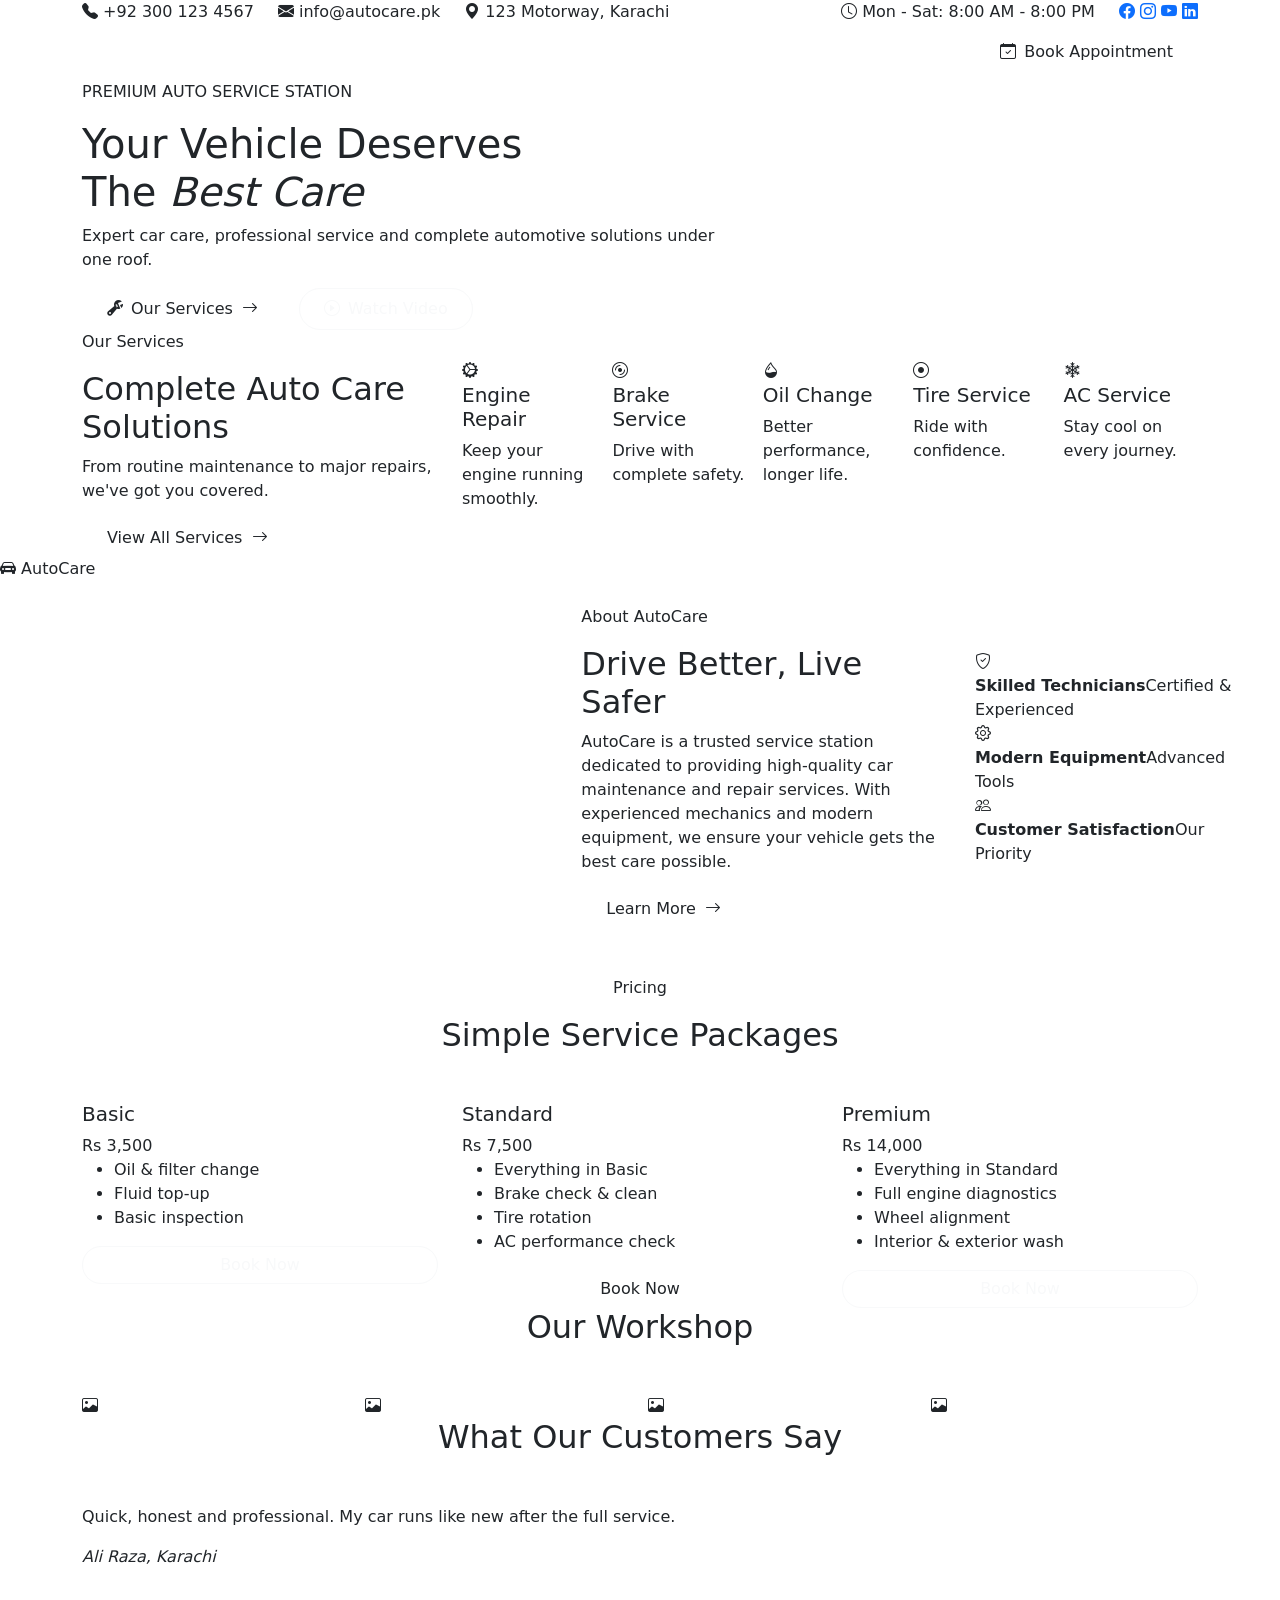
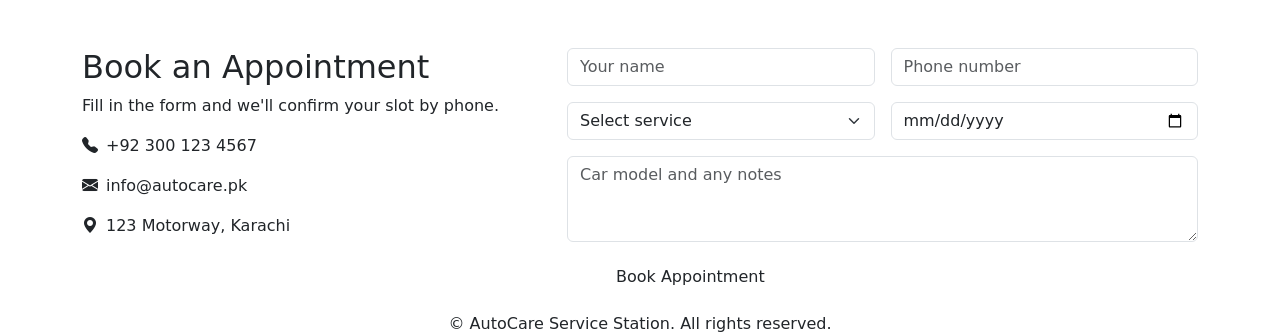
==== index.html @ f10bf5bd "Add files via upload" ====
<!DOCTYPE html>
<html lang="en">
<head>
<meta charset="UTF-8">
<meta name="viewport" content="width=device-width, initial-scale=1">
<title>AutoCare Service Station | Karachi</title>
<link href="https://cdn.jsdelivr.net/npm/bootstrap@5.3.3/dist/css/bootstrap.min.css" rel="stylesheet">
<link href="https://cdn.jsdelivr.net/npm/bootstrap-icons@1.11.3/font/bootstrap-icons.min.css" rel="stylesheet">
<link href="https://fonts.googleapis.com/css2?family=Poppins:ital,wght@0,400;0,500;0,600;0,700;1,700&display=swap" rel="stylesheet">
<link href="style.css" rel="stylesheet">
</head>
<body>

<!-- Top bar -->
<div class="topbar d-none d-lg-block">
  <div class="container d-flex justify-content-between align-items-center">
    <div class="d-flex gap-4">
      <span><i class="bi bi-telephone-fill"></i> +92 300 123 4567</span>
      <span><i class="bi bi-envelope-fill"></i> info@autocare.pk</span>
      <span><i class="bi bi-geo-alt-fill"></i> 123 Motorway, Karachi</span>
    </div>
    <div class="d-flex gap-4 align-items-center">
      <span><i class="bi bi-clock"></i> Mon - Sat: 8:00 AM - 8:00 PM</span>
      <span class="social">
        <a href="#" aria-label="Facebook"><i class="bi bi-facebook"></i></a>
        <a href="#" aria-label="Instagram"><i class="bi bi-instagram"></i></a>
        <a href="#" aria-label="YouTube"><i class="bi bi-youtube"></i></a>
        <a href="#" aria-label="LinkedIn"><i class="bi bi-linkedin"></i></a>
      </span>
    </div>
  </div>
</div>

<!-- Navbar -->
<nav class="navbar navbar-expand-lg navbar-dark sticky-top" id="mainNav">
  <div class="container">
    <a class="navbar-brand d-flex align-items-center gap-2" href="#home">
      <i class="bi bi-car-front-fill logo-icon"></i>
      <span class="brand-text">Auto<span class="text-red">Care</span><small>Service Station</small></span>
    </a>
    <button class="navbar-toggler" data-bs-toggle="collapse" data-bs-target="#nav" aria-label="Menu"><span class="navbar-toggler-icon"></span></button>
    <div class="collapse navbar-collapse" id="nav">
      <ul class="navbar-nav mx-auto gap-lg-1">
        <li class="nav-item"><a class="nav-link active" href="#home">Home</a></li>
        <li class="nav-item dropdown">
          <a class="nav-link dropdown-toggle" href="#services" data-bs-toggle="dropdown">Services</a>
          <ul class="dropdown-menu dropdown-menu-dark">
            <li><a class="dropdown-item" href="#services">Engine Repair</a></li>
            <li><a class="dropdown-item" href="#services">Brake Service</a></li>
            <li><a class="dropdown-item" href="#services">Oil Change</a></li>
            <li><a class="dropdown-item" href="#services">Tire Service</a></li>
            <li><a class="dropdown-item" href="#services">AC Service</a></li>
          </ul>
        </li>
        <li class="nav-item"><a class="nav-link" href="#about">About</a></li>
        <li class="nav-item"><a class="nav-link" href="#gallery">Gallery</a></li>
        <li class="nav-item"><a class="nav-link" href="#pricing">Pricing</a></li>
        <li class="nav-item"><a class="nav-link" href="#testimonials">Testimonials</a></li>
        <li class="nav-item"><a class="nav-link" href="#contact">Contact</a></li>
      </ul>
      <a href="#contact" class="btn btn-red rounded-pill px-4"><i class="bi bi-calendar-check me-2"></i>Book Appointment</a>
    </div>
  </div>
</nav>

<!-- Hero -->
<header id="home" class="hero">
  <div class="container position-relative">
    <div class="row">
      <div class="col-lg-7">
        <p class="eyebrow">PREMIUM AUTO SERVICE STATION</p>
        <h1>Your Vehicle Deserves <br>The <em class="text-red">Best Care</em></h1>
        <p class="lead-text">Expert car care, professional service and complete automotive solutions under one roof.</p>
        <div class="d-flex flex-wrap gap-3">
          <a href="#services" class="btn btn-red rounded-pill px-4 py-2"><i class="bi bi-wrench-adjustable me-2"></i>Our Services <i class="bi bi-arrow-right ms-1"></i></a>
          <a href="#" class="btn btn-outline-light rounded-pill px-4 py-2" data-bs-toggle="modal" data-bs-target="#videoModal"><i class="bi bi-play-circle me-2"></i>Watch Video</a>
        </div>
      </div>
    </div>
  </div>
</header>

<!-- Services -->
<section id="services" class="section">
  <div class="container">
    <div class="row align-items-center g-4">
      <div class="col-lg-4">
        <p class="eyebrow-sm">Our Services</p>
        <h2>Complete <span class="text-red">Auto Care Solutions</span></h2>
        <p class="muted">From routine maintenance to major repairs, we've got you covered.</p>
        <a href="#pricing" class="btn btn-red rounded-pill px-4">View All Services <i class="bi bi-arrow-right ms-1"></i></a>
      </div>
      <div class="col-lg-8">
        <div class="row row-cols-2 row-cols-md-3 row-cols-xl-5 g-3">
          <div class="col"><div class="service-card"><i class="bi bi-gear-wide-connected"></i><h5>Engine Repair</h5><p>Keep your engine running smoothly.</p></div></div>
          <div class="col"><div class="service-card"><i class="bi bi-disc"></i><h5>Brake Service</h5><p>Drive with complete safety.</p></div></div>
          <div class="col"><div class="service-card"><i class="bi bi-droplet-half"></i><h5>Oil Change</h5><p>Better performance, longer life.</p></div></div>
          <div class="col"><div class="service-card"><i class="bi bi-record-circle"></i><h5>Tire Service</h5><p>Ride with confidence.</p></div></div>
          <div class="col"><div class="service-card"><i class="bi bi-snow2"></i><h5>AC Service</h5><p>Stay cool on every journey.</p></div></div>
        </div>
      </div>
    </div>
  </div>
</section>

<!-- About -->
<section id="about" class="about">
  <div class="row g-0">
    <div class="col-lg-5 about-img"><div class="shop-sign"><i class="bi bi-car-front-fill"></i> AutoCare</div></div>
    <div class="col-lg-7 about-body">
      <div class="container-fluid px-lg-5 py-5">
        <div class="row align-items-center g-4">
          <div class="col-xl-7">
            <p class="eyebrow-sm">About AutoCare</p>
            <h2>Drive Better, <span class="text-red">Live Safer</span></h2>
            <p class="muted">AutoCare is a trusted service station dedicated to providing high-quality car maintenance and repair services. With experienced mechanics and modern equipment, we ensure your vehicle gets the best care possible.</p>
            <a href="#contact" class="btn btn-red rounded-pill px-4">Learn More <i class="bi bi-arrow-right ms-1"></i></a>
          </div>
          <div class="col-xl-5">
            <ul class="features list-unstyled">
              <li><i class="bi bi-shield-check"></i><div><strong>Skilled Technicians</strong><span>Certified &amp; Experienced</span></div></li>
              <li><i class="bi bi-gear"></i><div><strong>Modern Equipment</strong><span>Advanced Tools</span></div></li>
              <li><i class="bi bi-people"></i><div><strong>Customer Satisfaction</strong><span>Our Priority</span></div></li>
            </ul>
          </div>
        </div>
      </div>
    </div>
  </div>
</section>

<!-- Pricing -->
<section id="pricing" class="section">
  <div class="container">
    <div class="text-center mb-5"><p class="eyebrow-sm d-inline-block">Pricing</p><h2>Simple <span class="text-red">Service Packages</span></h2></div>
    <div class="row g-4 justify-content-center">
      <div class="col-md-4"><div class="price-card"><h5>Basic</h5><div class="price">Rs 3,500</div><ul><li>Oil &amp; filter change</li><li>Fluid top-up</li><li>Basic inspection</li></ul><a href="#contact" class="btn btn-outline-light rounded-pill w-100">Book Now</a></div></div>
      <div class="col-md-4"><div class="price-card featured"><h5>Standard</h5><div class="price">Rs 7,500</div><ul><li>Everything in Basic</li><li>Brake check &amp; clean</li><li>Tire rotation</li><li>AC performance check</li></ul><a href="#contact" class="btn btn-red rounded-pill w-100">Book Now</a></div></div>
      <div class="col-md-4"><div class="price-card"><h5>Premium</h5><div class="price">Rs 14,000</div><ul><li>Everything in Standard</li><li>Full engine diagnostics</li><li>Wheel alignment</li><li>Interior &amp; exterior wash</li></ul><a href="#contact" class="btn btn-outline-light rounded-pill w-100">Book Now</a></div></div>
    </div>
  </div>
</section>

<!-- Gallery -->
<section id="gallery" class="section alt">
  <div class="container">
    <div class="text-center mb-5"><h2>Our <span class="text-red">Workshop</span></h2></div>
    <div class="row g-3">
      <div class="col-6 col-md-3"><div class="gal"><i class="bi bi-image"></i></div></div>
      <div class="col-6 col-md-3"><div class="gal"><i class="bi bi-image"></i></div></div>
      <div class="col-6 col-md-3"><div class="gal"><i class="bi bi-image"></i></div></div>
      <div class="col-6 col-md-3"><div class="gal"><i class="bi bi-image"></i></div></div>
    </div>
  </div>
</section>

<!-- Testimonials -->
<section id="testimonials" class="section">
  <div class="container">
    <div class="text-center mb-5"><h2>What Our <span class="text-red">Customers Say</span></h2></div>
    <div id="tCarousel" class="carousel slide" data-bs-ride="carousel">
      <div class="carousel-inner">
        <div class="carousel-item active"><blockquote class="testi"><p>Quick, honest and professional. My car runs like new after the full service.</p><cite>Ali Raza, Karachi</cite></blockquote></div>
        <div class="carousel-item"><blockquote class="testi"><p>The AC was fixed the same day and the price was exactly what they quoted.</p><cite>Sara Khan, Karachi</cite></blockquote></div>
        <div class="carousel-item"><blockquote class="testi"><p>Best brake service I've had. The team explained everything clearly.</p><cite>Hamza Ahmed, Karachi</cite></blockquote></div>
      </div>
      <div class="carousel-indicators position-static mt-4">
        <button data-bs-target="#tCarousel" data-bs-slide-to="0" class="active"></button>
        <button data-bs-target="#tCarousel" data-bs-slide-to="1"></button>
        <button data-bs-target="#tCarousel" data-bs-slide-to="2"></button>
      </div>
    </div>
  </div>
</section>

<!-- Contact / Booking -->
<section id="contact" class="section alt">
  <div class="container">
    <div class="row g-5">
      <div class="col-lg-5">
        <h2>Book an <span class="text-red">Appointment</span></h2>
        <p class="muted">Fill in the form and we'll confirm your slot by phone.</p>
        <p><i class="bi bi-telephone-fill text-red me-2"></i>+92 300 123 4567</p>
        <p><i class="bi bi-envelope-fill text-red me-2"></i>info@autocare.pk</p>
        <p><i class="bi bi-geo-alt-fill text-red me-2"></i>123 Motorway, Karachi</p>
      </div>
      <div class="col-lg-7">
        <form id="bookingForm" class="row g-3" novalidate>
          <div class="col-md-6"><input type="text" class="form-control" id="name" placeholder="Your name" required><div class="invalid-feedback">Enter your name.</div></div>
          <div class="col-md-6"><input type="tel" class="form-control" id="phone" placeholder="Phone number" required pattern="[0-9+ ]{10,15}"><div class="invalid-feedback">Enter a valid phone number.</div></div>
          <div class="col-md-6">
            <select class="form-select" id="service" required>
              <option value="">Select service</option><option>Engine Repair</option><option>Brake Service</option><option>Oil Change</option><option>Tire Service</option><option>AC Service</option>
            </select><div class="invalid-feedback">Choose a service.</div>
          </div>
          <div class="col-md-6"><input type="date" class="form-control" id="date" required><div class="invalid-feedback">Pick a date.</div></div>
          <div class="col-12"><textarea class="form-control" rows="3" placeholder="Car model and any notes"></textarea></div>
          <div class="col-12"><button class="btn btn-red rounded-pill px-5" type="submit">Book Appointment</button></div>
          <div class="col-12"><div id="formMsg" class="alert alert-success d-none mb-0" role="status">Thank you! We'll call you shortly to confirm.</div></div>
        </form>
      </div>
    </div>
  </div>
</section>

<footer class="footer text-center">
  <div class="container">&copy; <span id="year"></span> AutoCare Service Station. All rights reserved.</div>
</footer>

<!-- Video modal -->
<div class="modal fade" id="videoModal" tabindex="-1" aria-hidden="true">
  <div class="modal-dialog modal-lg modal-dialog-centered"><div class="modal-content bg-dark">
    <div class="modal-body p-0"><div class="ratio ratio-16x9"><iframe id="ytFrame" src="" data-src="https://www.youtube.com/embed/YOUR_VIDEO_ID" allowfullscreen title="AutoCare video"></iframe></div></div>
  </div></div>
</div>

<script src="https://cdn.jsdelivr.net/npm/bootstrap@5.3.3/dist/js/bootstrap.bundle.min.js"></script>
<script src="script.js"></script>
</body>
</html>
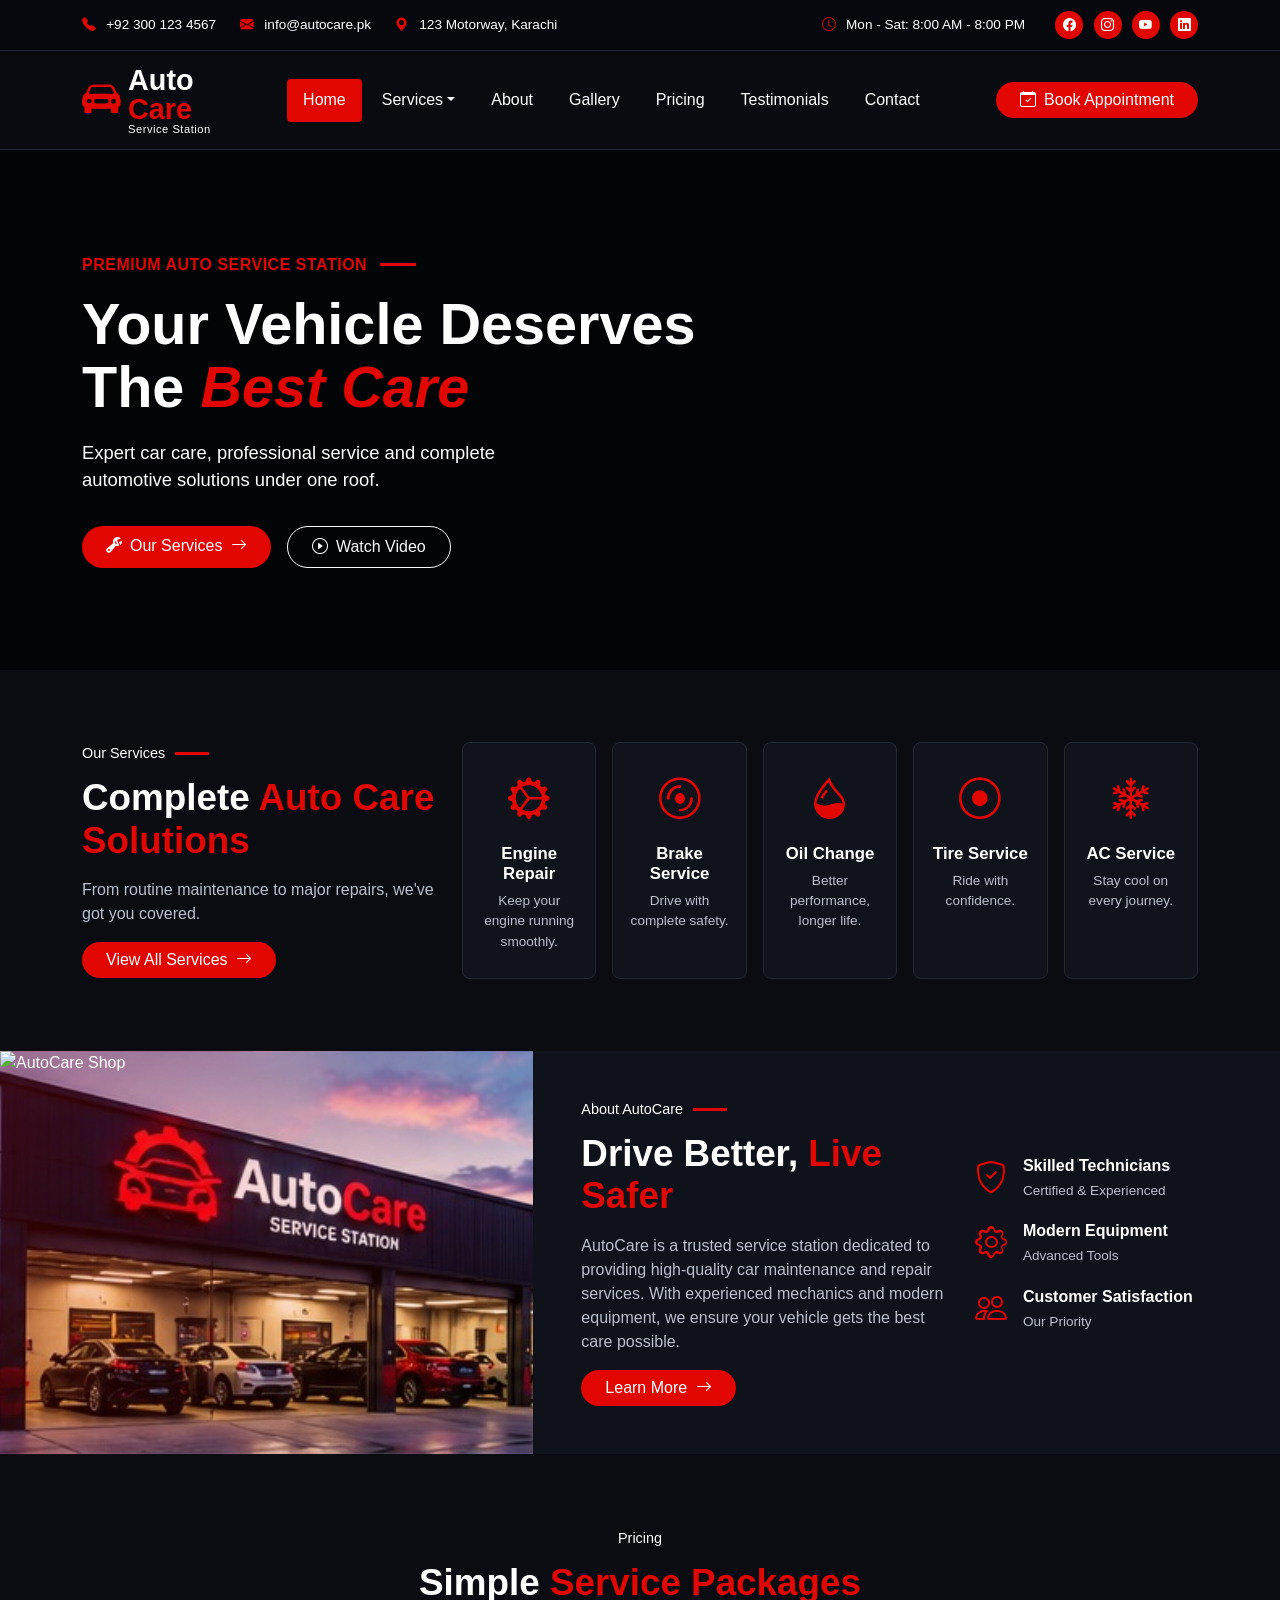
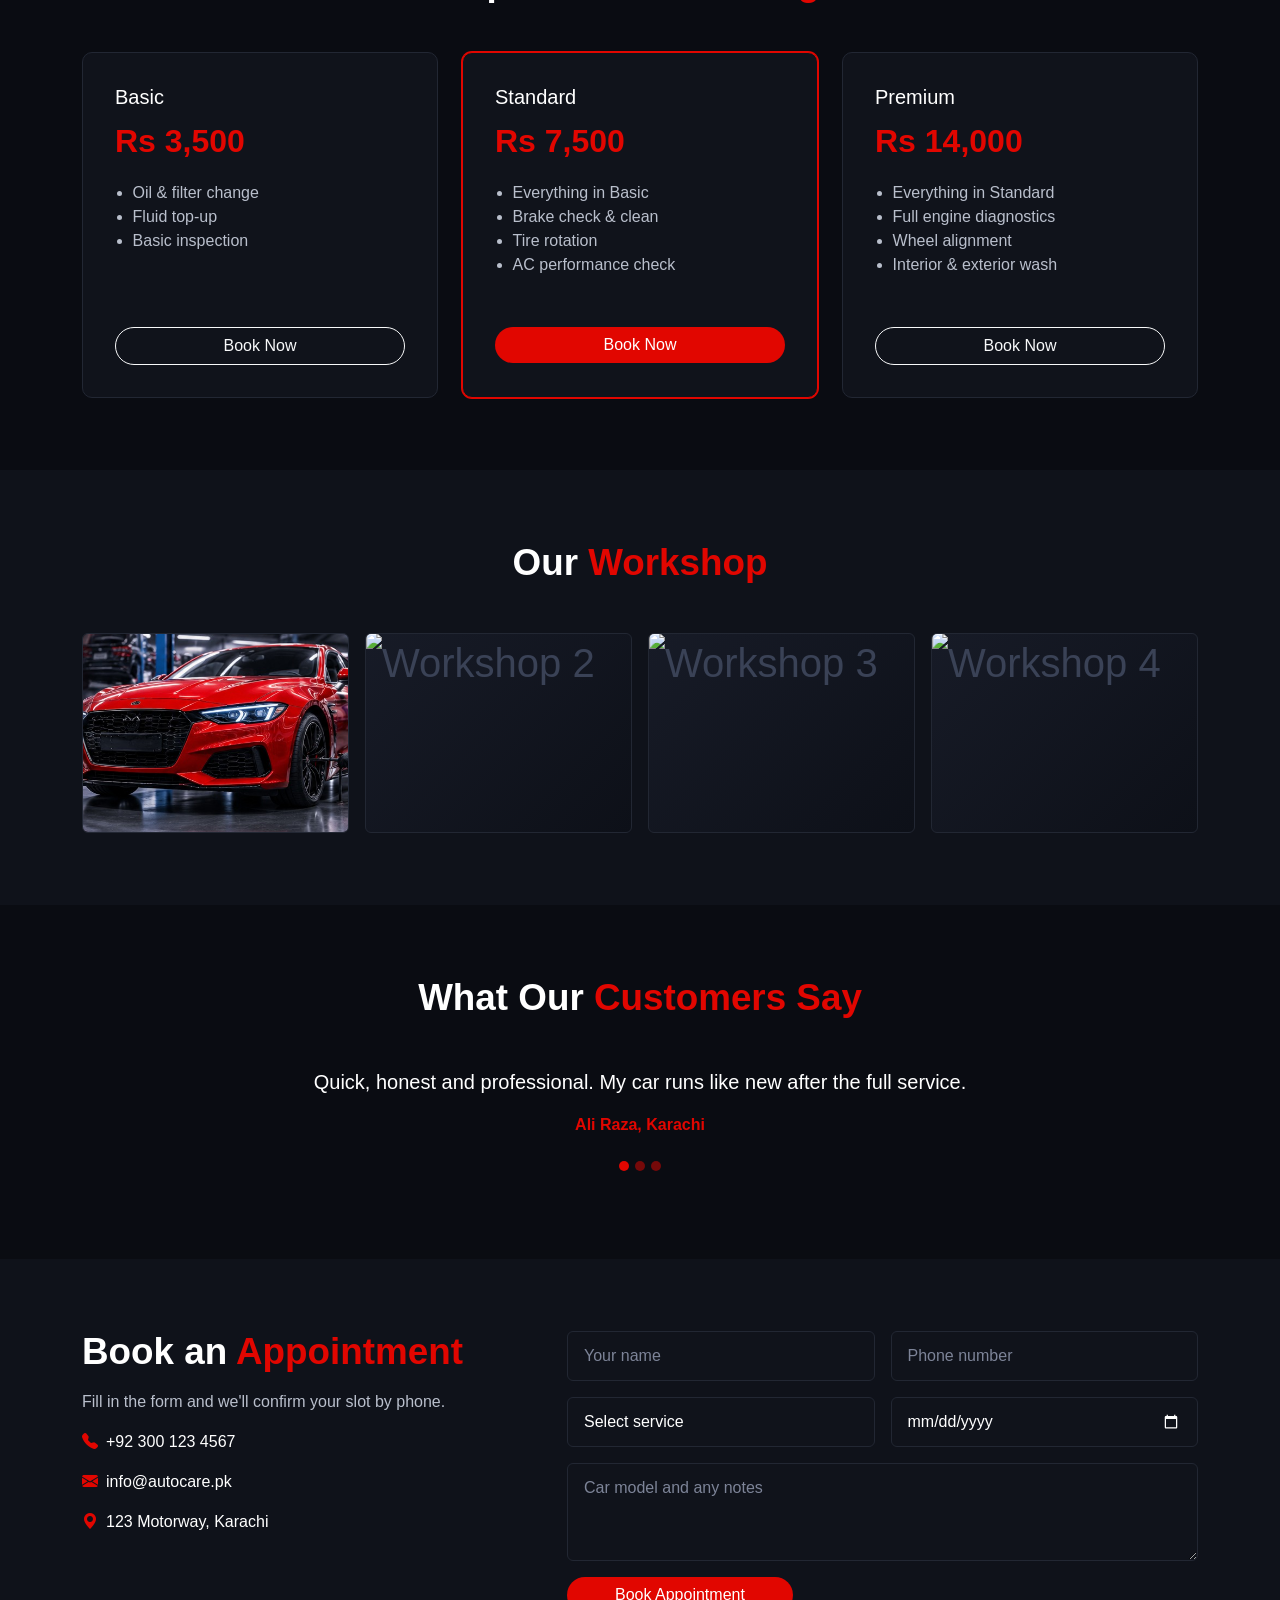
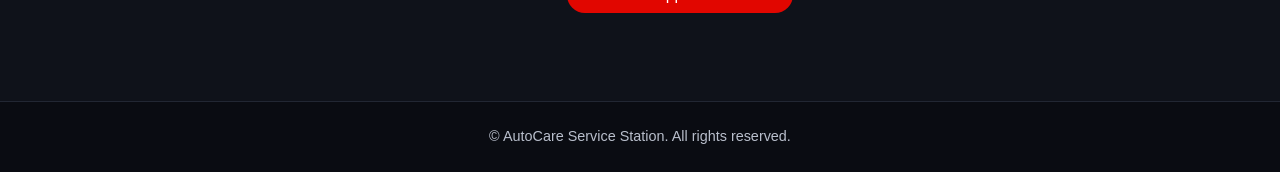
==== commit 9debb718: "Update print statement from 'Hello' to 'Goodbye'" ====
--- a/index.html
+++ b/index.html
@@ -64,7 +64,7 @@
 </nav>
 
 <!-- Hero -->
-<header id="home" class="hero">
+<header id="home" class="hero" style="background: linear-gradient(rgba(0,0,0,0.7), rgba(0,0,0,0.7)), url('hero-car.jpg') center/cover no-repeat;">
   <div class="container position-relative">
     <div class="row">
       <div class="col-lg-7">
@@ -106,7 +106,9 @@
 <!-- About -->
 <section id="about" class="about">
   <div class="row g-0">
-    <div class="col-lg-5 about-img"><div class="shop-sign"><i class="bi bi-car-front-fill"></i> AutoCare</div></div>
+    <div class="col-lg-5 about-img">
+      <img src="shop.jpg" alt="AutoCare Shop" class="w-100 h-100 object-fit-cover">
+    </div>
     <div class="col-lg-7 about-body">
       <div class="container-fluid px-lg-5 py-5">
         <div class="row align-items-center g-4">
@@ -146,10 +148,10 @@
   <div class="container">
     <div class="text-center mb-5"><h2>Our <span class="text-red">Workshop</span></h2></div>
     <div class="row g-3">
-      <div class="col-6 col-md-3"><div class="gal"><i class="bi bi-image"></i></div></div>
-      <div class="col-6 col-md-3"><div class="gal"><i class="bi bi-image"></i></div></div>
-      <div class="col-6 col-md-3"><div class="gal"><i class="bi bi-image"></i></div></div>
-      <div class="col-6 col-md-3"><div class="gal"><i class="bi bi-image"></i></div></div>
+      <div class="col-6 col-md-3"><div class="gal overflow-hidden rounded"><img src="gallery1.jpg" alt="Workshop 1" class="w-100 h-100 object-fit-cover" style="min-height: 200px;"></div></div>
+      <div class="col-6 col-md-3"><div class="gal overflow-hidden rounded"><img src="gallery2.jpg" alt="Workshop 2" class="w-100 h-100 object-fit-cover" style="min-height: 200px;"></div></div>
+      <div class="col-6 col-md-3"><div class="gal overflow-hidden rounded"><img src="gallery3.jpg" alt="Workshop 3" class="w-100 h-100 object-fit-cover" style="min-height: 200px;"></div></div>
+      <div class="col-6 col-md-3"><div class="gal overflow-hidden rounded"><img src="gallery4.jpg" alt="Workshop 4" class="w-100 h-100 object-fit-cover" style="min-height: 200px;"></div></div>
     </div>
   </div>
 </section>
@@ -217,4 +219,4 @@
 <script src="https://cdn.jsdelivr.net/npm/bootstrap@5.3.3/dist/js/bootstrap.bundle.min.js"></script>
 <script src="script.js"></script>
 </body>
-</html>+</html>
--- a/style.css
+++ b/style.css
@@ -0,0 +1,83 @@
+:root{--red:#e10600;--red-dark:#b30500;--bg:#0a0c12;--bg2:#0f121a;--card:#10131b;--line:#222733;--muted:#b9bfcc}
+html{scroll-behavior:smooth;scroll-padding-top:80px}
+body{font-family:'Poppins',sans-serif;background:var(--bg);color:#fff}
+.text-red{color:var(--red)!important}
+.btn-red{background:var(--red);color:#fff;border:0;font-weight:500}
+.btn-red:hover,.btn-red:focus{background:var(--red-dark);color:#fff}
+.btn-outline-light:hover{background:#fff;color:#000}
+.muted{color:var(--muted)}
+h1{font-weight:700;font-size:clamp(2.2rem,5vw,3.6rem);line-height:1.1;margin-bottom:1.2rem}
+h1 em{font-style:italic}
+h2{font-weight:700;font-size:clamp(1.7rem,3vw,2.3rem);line-height:1.15;margin-bottom:1rem}
+
+/* topbar */
+.topbar{background:#07080d;border-bottom:1px solid var(--line);font-size:.85rem;padding:.7rem 0}
+.topbar i{color:var(--red);margin-right:.4rem}
+.social a{display:inline-flex;width:28px;height:28px;border-radius:50%;background:var(--red);align-items:center;justify-content:center;margin-left:.4rem;color:#fff}
+.social a i{color:#fff;margin:0;font-size:.8rem}
+
+/* navbar */
+#mainNav{background:rgba(10,12,18,.96);border-bottom:1px solid var(--line);padding:.6rem 0}
+.logo-icon{font-size:2.4rem;color:var(--red)}
+.brand-text{font-size:1.8rem;font-weight:700;line-height:1;display:flex;flex-direction:column}
+.brand-text small{font-size:.7rem;font-weight:400;letter-spacing:.5px}
+#mainNav .nav-link{color:#fff;font-weight:500;padding:.6rem 1rem;border-radius:4px}
+#mainNav .nav-link.active{background:var(--red)}
+#mainNav .nav-link:hover{color:var(--red)}
+#mainNav .nav-link.active:hover{color:#fff}
+
+/* hero */
+.hero{min-height:520px;display:flex;align-items:center;padding:4rem 0;
+  background:linear-gradient(90deg,#0a0c12 35%,rgba(10,12,18,.55) 70%,rgba(10,12,18,.2)),
+  url('images/hero-car.jpg') center right/cover no-repeat,
+  radial-gradient(circle at 80% 50%,#5a0a0a,#0a0c12 70%)}
+.eyebrow{color:var(--red);font-weight:600;letter-spacing:.5px;display:flex;align-items:center;gap:.8rem}
+.eyebrow::after{content:"";width:36px;height:3px;background:var(--red)}
+.lead-text{font-size:1.15rem;max-width:480px;margin-bottom:2rem}
+
+/* services */
+.section{padding:4.5rem 0}
+.section.alt{background:var(--bg2)}
+.eyebrow-sm{display:flex;align-items:center;gap:.6rem;font-size:.9rem;margin-bottom:.8rem}
+.eyebrow-sm::after{content:"";width:34px;height:3px;background:var(--red)}
+.service-card{background:var(--card);border:1px solid var(--line);border-radius:8px;padding:1.6rem 1rem;text-align:center;height:100%;transition:.25s}
+.service-card i{font-size:2.6rem;color:var(--red)}
+.service-card h5{font-size:1.05rem;font-weight:600;margin:.8rem 0 .4rem}
+.service-card p{font-size:.85rem;color:var(--muted);margin:0}
+.service-card:hover{border-color:var(--red);transform:translateY(-4px)}
+
+/* about */
+.about{background:var(--bg2);overflow:hidden}
+.about-img{min-height:320px;display:flex;align-items:center;justify-content:center;
+  background:linear-gradient(135deg,rgba(225,6,0,.25),transparent),url('images/shop.jpg') center/cover,linear-gradient(160deg,#1a2236,#0a0c12)}
+.shop-sign{font-size:2.2rem;font-weight:700;padding:1rem 1.8rem;background:rgba(10,12,18,.8);border:2px solid var(--red);border-radius:6px}
+.shop-sign i{color:var(--red)}
+.about-body{display:flex;align-items:center}
+.features li{display:flex;gap:1rem;align-items:center;margin-bottom:1.1rem}
+.features i{font-size:2rem;color:var(--red)}
+.features strong{display:block;font-weight:600}
+.features span{font-size:.85rem;color:var(--muted)}
+
+/* pricing */
+.price-card{background:var(--card);border:1px solid var(--line);border-radius:10px;padding:2rem;height:100%}
+.price-card.featured{border-color:var(--red);box-shadow:0 0 0 1px var(--red)}
+.price{font-size:2rem;font-weight:700;color:var(--red);margin:.5rem 0 1rem}
+.price-card ul{padding-left:1.1rem;color:var(--muted);min-height:130px}
+
+/* gallery */
+.gal{aspect-ratio:4/3;border-radius:8px;border:1px solid var(--line);background:linear-gradient(135deg,#171b27,#0d1018);display:flex;align-items:center;justify-content:center;font-size:2.5rem;color:#3a4256;overflow:hidden}
+
+/* testimonials */
+.testi{max-width:680px;margin:0 auto;text-align:center}
+.testi p{font-size:1.25rem}
+.testi cite{color:var(--red);font-style:normal;font-weight:600}
+.carousel-indicators [data-bs-target]{background:var(--red);width:10px;height:10px;border-radius:50%;border:0}
+
+/* form */
+.form-control,.form-select{background:var(--card);border:1px solid var(--line);color:#fff;padding:.75rem 1rem}
+.form-control:focus,.form-select:focus{background:var(--card);color:#fff;border-color:var(--red);box-shadow:0 0 0 .2rem rgba(225,6,0,.25)}
+.form-control::placeholder{color:#7d8498}
+input[type=date]{color-scheme:dark}
+.footer{padding:1.5rem 0;border-top:1px solid var(--line);color:var(--muted);font-size:.9rem}
+:focus-visible{outline:2px solid var(--red);outline-offset:2px}
+@media(max-width:991px){.hero{background-position:center}#mainNav .btn{margin-top:.8rem}}
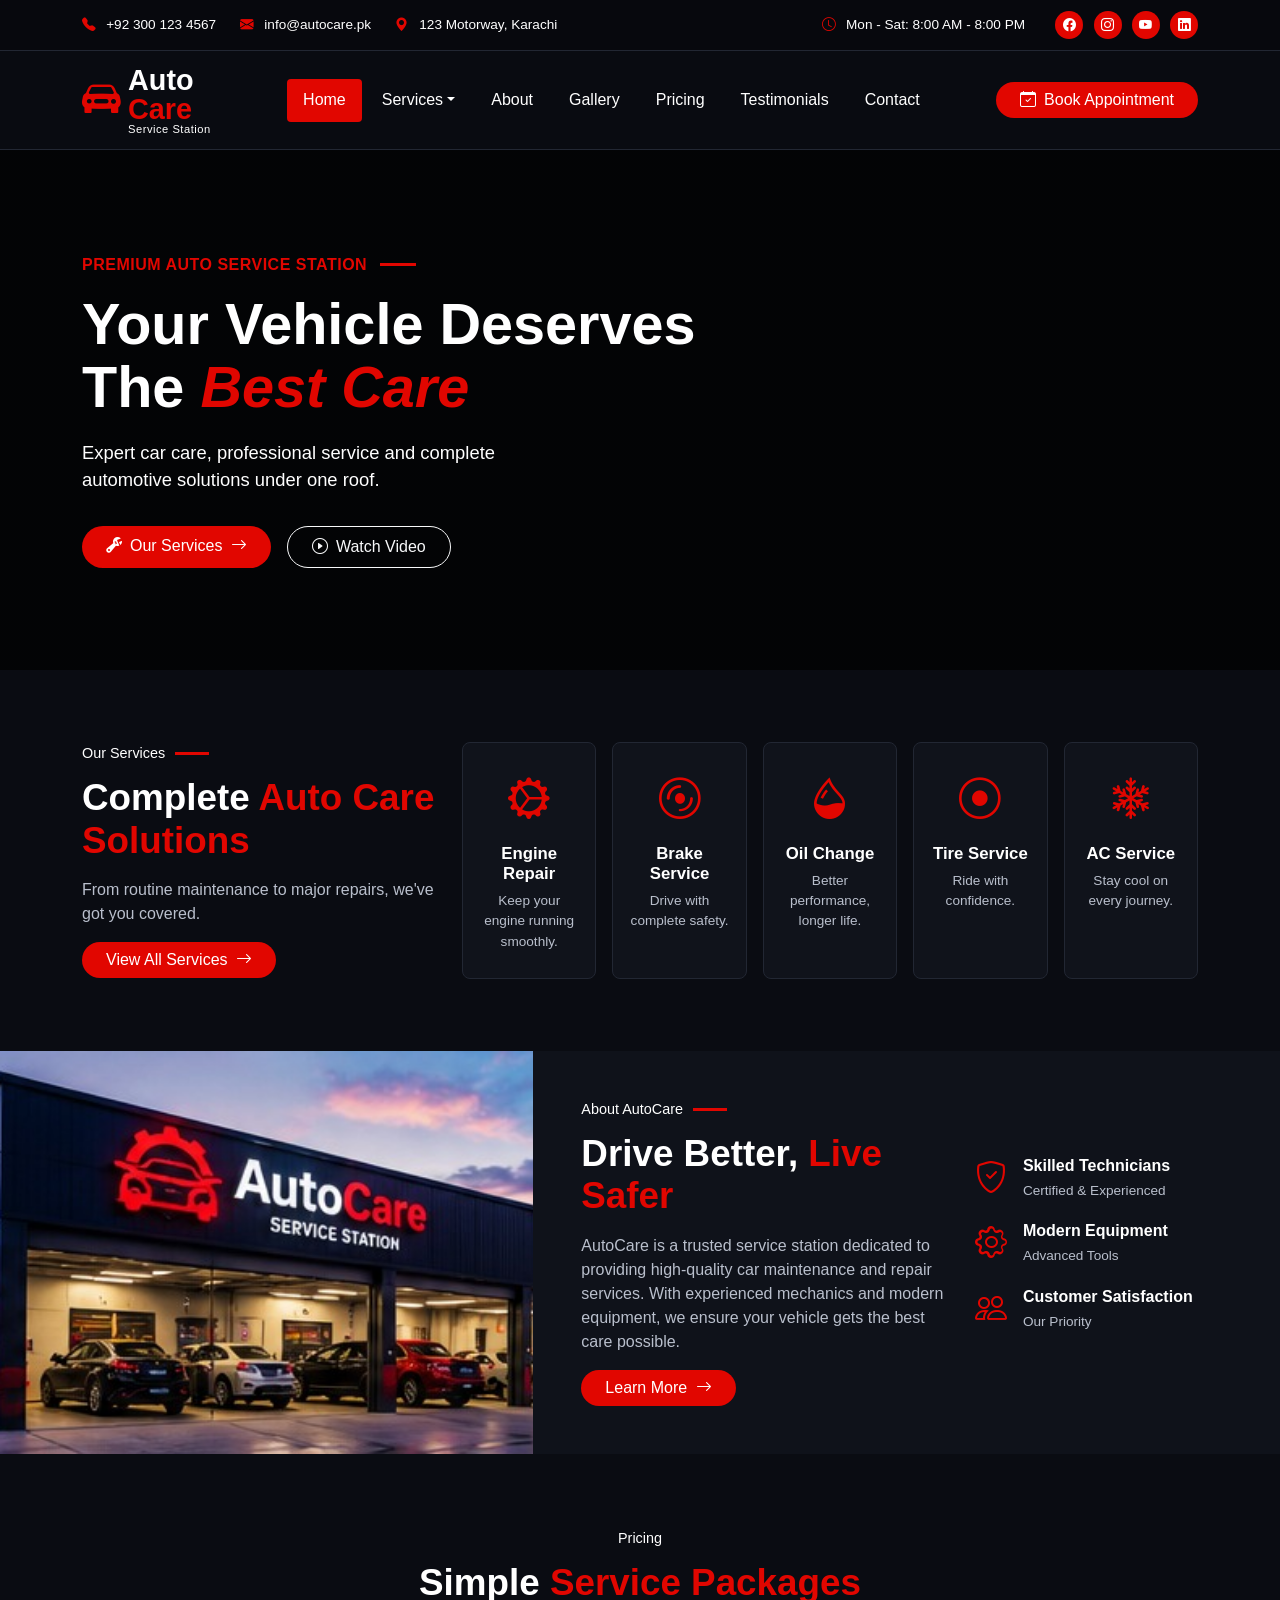
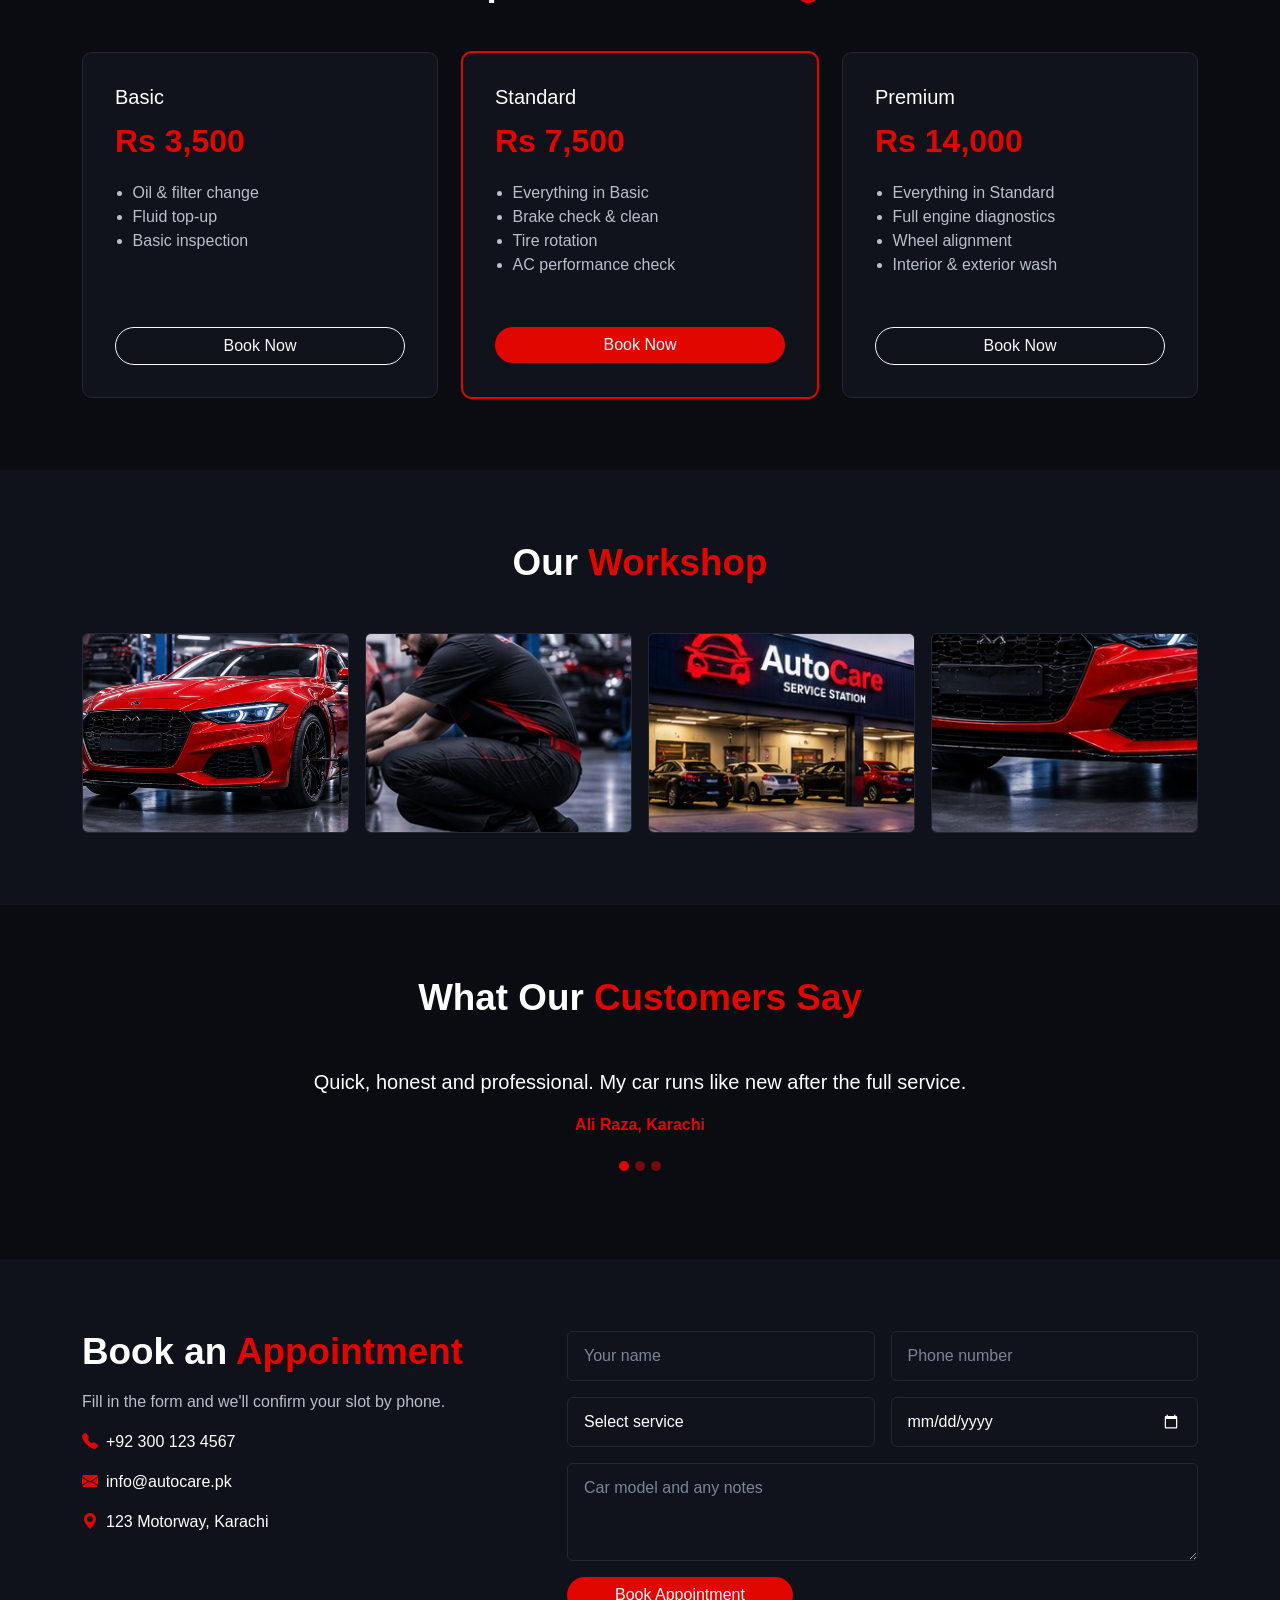
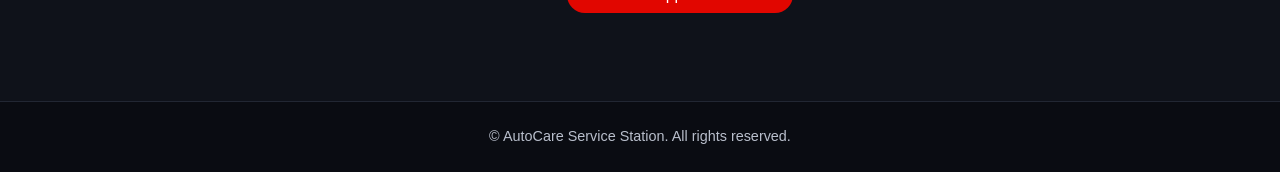
==== commit 8b6e6459: "correct" ====
--- a/index.html
+++ b/index.html
@@ -107,7 +107,7 @@
 <section id="about" class="about">
   <div class="row g-0">
     <div class="col-lg-5 about-img">
-      <img src="shop.jpg" alt="AutoCare Shop" class="w-100 h-100 object-fit-cover">
+      <img src="images/shop.jpg" alt="AutoCare Shop" class="w-100 h-100 object-fit-cover">
     </div>
     <div class="col-lg-7 about-body">
       <div class="container-fluid px-lg-5 py-5">
@@ -148,10 +148,10 @@
   <div class="container">
     <div class="text-center mb-5"><h2>Our <span class="text-red">Workshop</span></h2></div>
     <div class="row g-3">
-      <div class="col-6 col-md-3"><div class="gal overflow-hidden rounded"><img src="gallery1.jpg" alt="Workshop 1" class="w-100 h-100 object-fit-cover" style="min-height: 200px;"></div></div>
-      <div class="col-6 col-md-3"><div class="gal overflow-hidden rounded"><img src="gallery2.jpg" alt="Workshop 2" class="w-100 h-100 object-fit-cover" style="min-height: 200px;"></div></div>
-      <div class="col-6 col-md-3"><div class="gal overflow-hidden rounded"><img src="gallery3.jpg" alt="Workshop 3" class="w-100 h-100 object-fit-cover" style="min-height: 200px;"></div></div>
-      <div class="col-6 col-md-3"><div class="gal overflow-hidden rounded"><img src="gallery4.jpg" alt="Workshop 4" class="w-100 h-100 object-fit-cover" style="min-height: 200px;"></div></div>
+      <div class="col-6 col-md-3"><div class="gal overflow-hidden rounded"><img src="images/gallery1.jpg" alt="Workshop 1" class="w-100 h-100 object-fit-cover" style="min-height: 200px;"></div></div>
+      <div class="col-6 col-md-3"><div class="gal overflow-hidden rounded"><img src="images/gallery2.jpg" alt="Workshop 2" class="w-100 h-100 object-fit-cover" style="min-height: 200px;"></div></div>
+      <div class="col-6 col-md-3"><div class="gal overflow-hidden rounded"><img src="images/gallery3.jpg" alt="Workshop 3" class="w-100 h-100 object-fit-cover" style="min-height: 200px;"></div></div>
+      <div class="col-6 col-md-3"><div class="gal overflow-hidden rounded"><img src="images/gallery4.jpg" alt="Workshop 4" class="w-100 h-100 object-fit-cover" style="min-height: 200px;"></div></div>
     </div>
   </div>
 </section>
